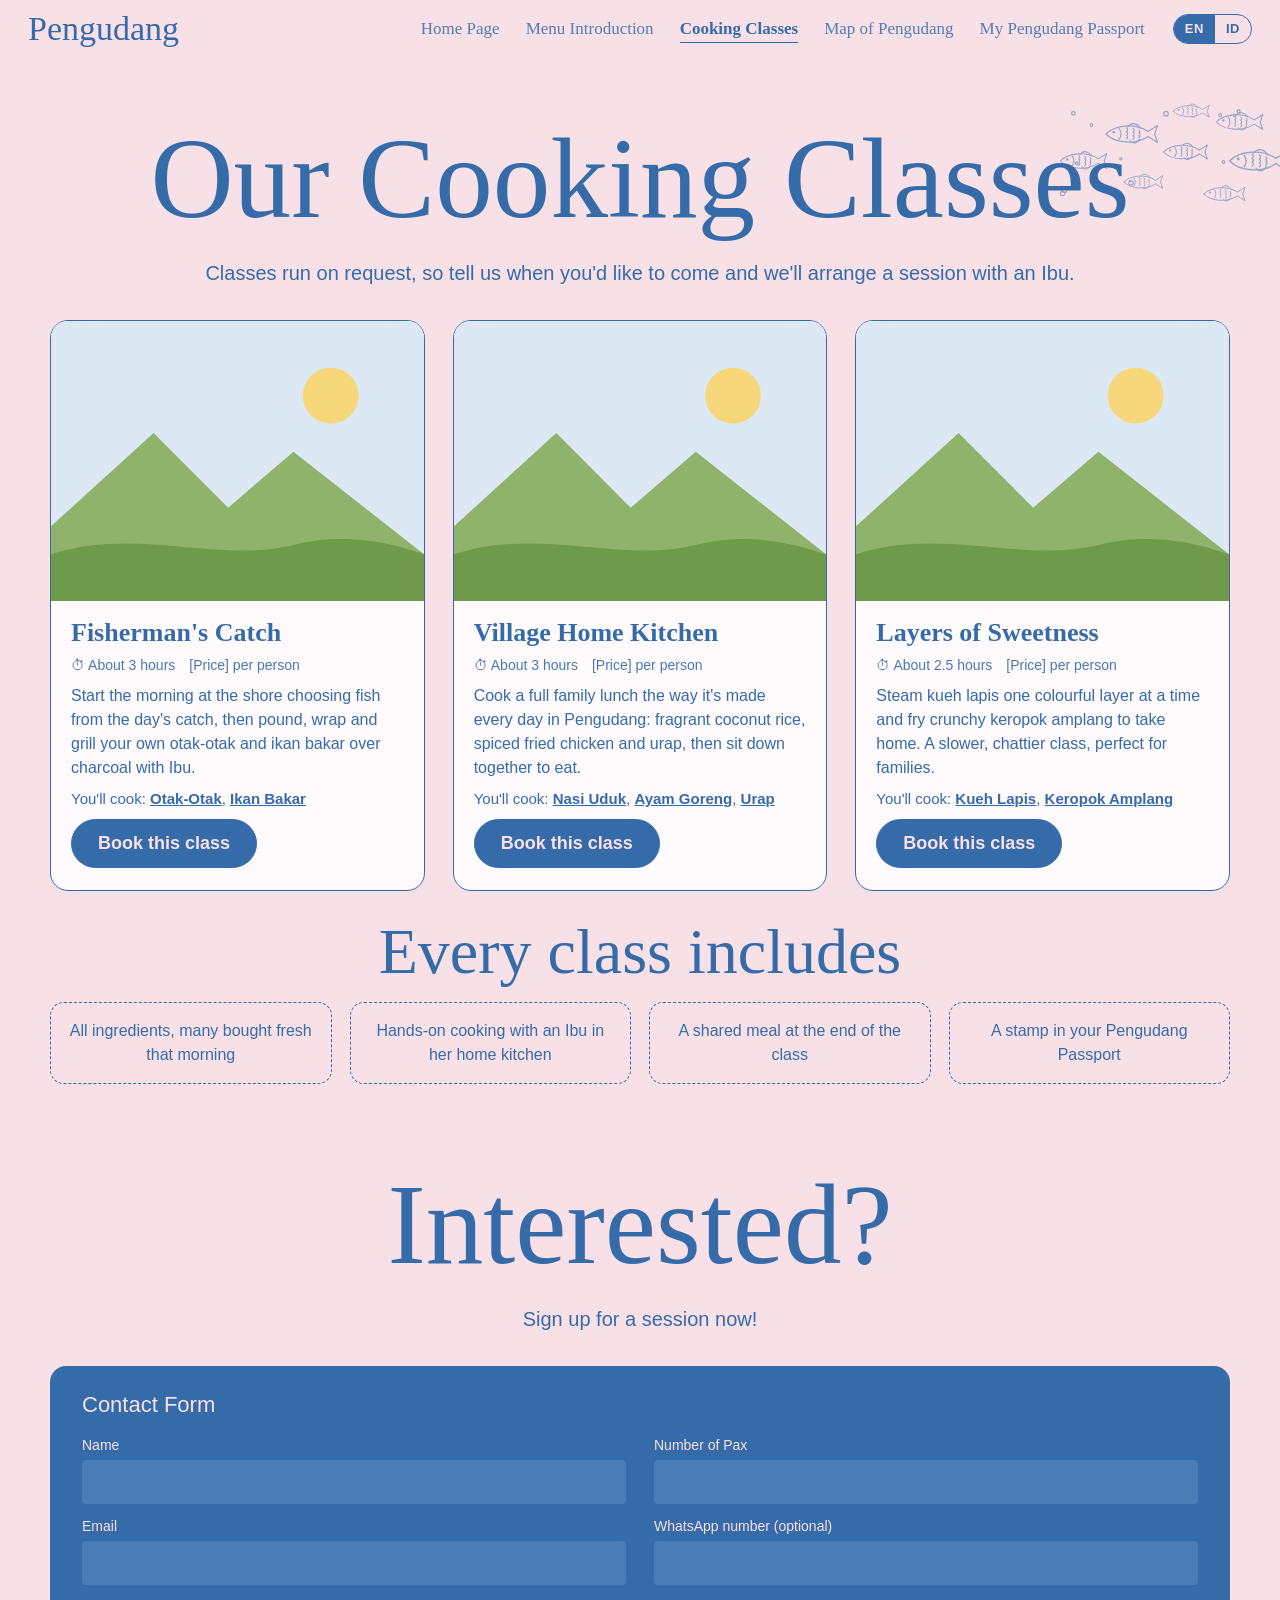
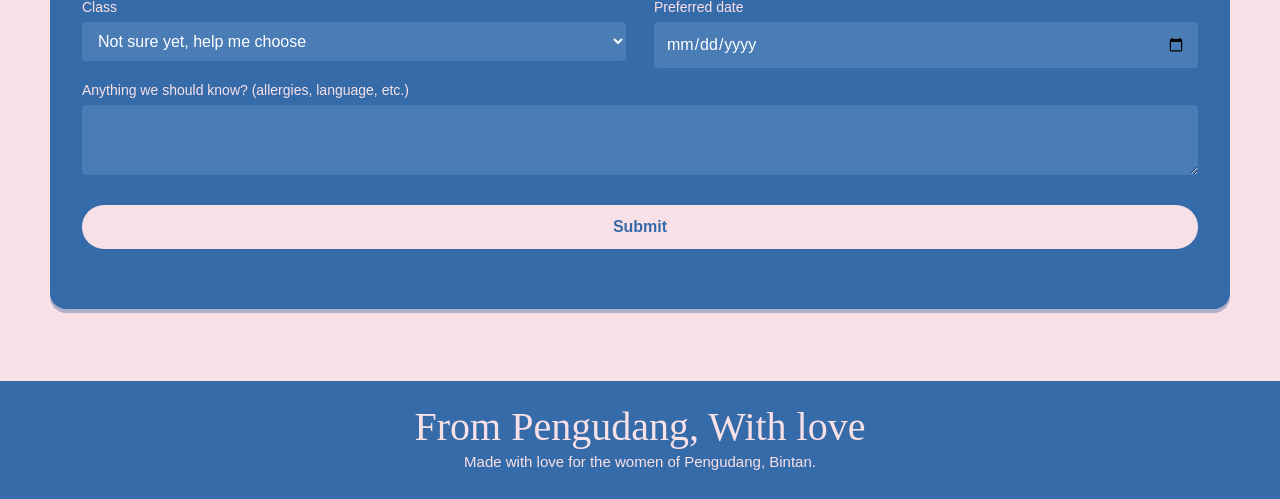
==== classes.html @ 077ce066 "Pengudang cooking class website from Canva design Bilingual (EN/ID) static site: home, menu with dis" ====
<!doctype html>
<html lang="en">
<head>
<meta charset="utf-8">
<meta name="viewport" content="width=device-width, initial-scale=1">
<title>From Pengudang, With love</title>
<meta name="description" content="Cook with the women of Pengudang, a fishing village on Bintan island, Indonesia. Cooking classes, village map and stories behind each dish.">
<link rel="icon" href="images/graphics/favicon.svg" type="image/svg+xml">
<link rel="stylesheet" href="css/fonts.css">
<link rel="stylesheet" href="css/style.css">
</head>
<body data-page="classes" data-title-key="nav.classes">
<header id="nav"></header>
<main>
  <section class="section section--pink">
    <div class="deco deco--fish deco--fish-right" aria-hidden="true"></div>
    <div class="wrap">
      <h1 class="script-title" data-i18n="classes.title">Our Cooking Classes</h1>
      <p class="subtitle" data-i18n="classes.sub"></p>
      <div class="class-grid" id="class-list"></div>
      <h2 class="script-title script-title--md" style="font-size:clamp(46px,5vw,70px)" data-i18n="classes.includes">Every class includes</h2>
      <ul class="includes">
        <li data-i18n="classes.inc1"></li><li data-i18n="classes.inc2"></li>
        <li data-i18n="classes.inc3"></li><li data-i18n="classes.inc4"></li>
      </ul>
    </div>
  </section>
  <section class="section section--pink" id="book" style="padding-top:20px">
    <div class="wrap">
      <h2 class="script-title" data-i18n="home.interested">Interested?</h2>
      <p class="subtitle" data-i18n="home.signup">Sign up for a session now!</p>
      <div data-booking></div>
    </div>
  </section>
</main>
<footer id="footer"></footer>
<script src="js/i18n.js"></script>
<script src="js/data.js"></script>
<script src="js/main.js"></script>
</body>
</html>
---- css/fonts.css ----
/* Self-hosted Google Fonts (via Fontsource, SIL Open Font License) */
@font-face { font-family: "Allison"; src: url(../fonts/allison-latin-400-normal.woff2) format("woff2"); font-weight: 400; font-display: swap; }
@font-face { font-family: "Arimo"; src: url(../fonts/arimo-latin-400-normal.woff2) format("woff2"); font-weight: 400; font-display: swap; }
@font-face { font-family: "Arimo"; src: url(../fonts/arimo-latin-600-normal.woff2) format("woff2"); font-weight: 600; font-display: swap; }
@font-face { font-family: "Arimo"; src: url(../fonts/arimo-latin-700-normal.woff2) format("woff2"); font-weight: 700; font-display: swap; }
@font-face { font-family: "Cormorant Garamond"; src: url(../fonts/cormorant-garamond-latin-500-normal.woff2) format("woff2"); font-weight: 500; font-display: swap; }
@font-face { font-family: "Cormorant Garamond"; src: url(../fonts/cormorant-garamond-latin-600-normal.woff2) format("woff2"); font-weight: 600; font-display: swap; }
@font-face { font-family: "Cormorant Garamond"; src: url(../fonts/cormorant-garamond-latin-700-normal.woff2) format("woff2"); font-weight: 700; font-display: swap; }
---- css/style.css ----
/* From Pengudang, With love — styles matched to the Canva design */
:root {
  --blue: #366baa;
  --blue-dark: #2b5a93;
  --pink: #f8e1e6;
  --pink-deep: #f1c9d2;
  --white: #fffafb;
  --script: "Allison", "Sacramento", cursive;
  --serif: "Cormorant Garamond", "Libre Caslon Text", Georgia, serif;
  --sans: "Arimo", "Open Sans", Arial, sans-serif;
  --maxw: 1180px;
}

* { box-sizing: border-box; }
html { scroll-behavior: smooth; }
body {
  margin: 0;
  background: var(--pink);
  color: var(--blue);
  font-family: var(--sans);
  font-size: 18px;
  line-height: 1.5;
  -webkit-font-smoothing: antialiased;
}
img { max-width: 100%; display: block; }
a { color: inherit; }
button { font: inherit; }

/* ---------- Sections ---------- */
.section { position: relative; padding: 72px 24px; overflow: hidden; }
.section--blue { background: var(--blue); color: var(--pink); }
.section--pink { background: var(--pink); color: var(--blue); }
.wrap { max-width: var(--maxw); margin: 0 auto; position: relative; z-index: 1; }

.script-title {
  font-family: var(--script);
  font-weight: 400;
  line-height: .85;
  text-align: center;
  margin: 0 0 .35em;
  font-size: clamp(64px, 9vw, 120px);
}
.script-title--md { font-size: clamp(56px, 7vw, 96px); }
.subtitle { text-align: center; margin: -10px 0 32px; font-size: 20px; }
.subtitle a { font-weight: 700; }

/* ---------- Navigation ---------- */
.nav {
  position: sticky; top: 0; z-index: 50;
  display: flex; align-items: center; justify-content: flex-end; gap: 28px;
  padding: 12px 28px;
  background: rgba(248, 225, 230, .94);
  backdrop-filter: blur(6px);
  font-family: var(--serif);
  font-size: 17px;
}
.nav--blue { background: rgba(54, 107, 170, .96); color: var(--pink); }
.nav__brand { margin-right: auto; font-family: var(--script); font-size: 34px; line-height: 1; text-decoration: none; }
.nav__links { display: flex; gap: 26px; list-style: none; margin: 0; padding: 0; }
.nav__links a { text-decoration: none; opacity: .85; padding: 4px 0; border-bottom: 1.5px solid transparent; }
.nav__links a:hover { opacity: 1; }
.nav__links a[aria-current="page"] { opacity: 1; font-weight: 700; border-bottom-color: currentColor; }
.lang { display: inline-flex; border: 1.5px solid currentColor; border-radius: 99px; overflow: hidden; font-family: var(--sans); font-size: 13px; }
.lang button { background: none; border: 0; color: inherit; padding: 4px 11px; cursor: pointer; font-weight: 700; letter-spacing: .04em; }
.lang button[aria-pressed="true"] { background: var(--blue); color: var(--pink); }
.nav--blue .lang button[aria-pressed="true"] { background: var(--pink); color: var(--blue); }
.nav__toggle { display: none; background: none; border: 0; color: inherit; cursor: pointer; padding: 4px; }

/* ---------- Hero ---------- */
.hero { min-height: 600px; display: grid; place-items: center; padding-top: 30px; padding-bottom: 150px; }
.hero__title {
  font-family: var(--script);
  font-size: clamp(96px, 15vw, 210px);
  line-height: .72;
  text-align: center;
  font-weight: 400;
  transform: rotate(-5.3deg);
  margin: 0;
}
.deco {
  position: absolute; pointer-events: none;
  -webkit-mask-repeat: no-repeat; mask-repeat: no-repeat;
  -webkit-mask-size: contain; mask-size: contain;
  -webkit-mask-position: left bottom; mask-position: left bottom;
}
.deco--fish { left: 0; bottom: 30px; width: min(400px, 60vw); aspect-ratio: 2/1; background: var(--blue);
  -webkit-mask-image: url(../images/graphics/fish.svg); mask-image: url(../images/graphics/fish.svg); }
.deco--fish-right { left: auto; right: 0; top: 40px; bottom: auto; transform: scaleX(-1); opacity: .5; width: min(240px, 40vw); }
.deco--village { left: 0; bottom: 0; width: min(760px, 95vw); aspect-ratio: 4/1; background: var(--pink);
  -webkit-mask-image: url(../images/graphics/village.svg); mask-image: url(../images/graphics/village.svg); }

/* ---------- Welcome ---------- */
.welcome { padding-bottom: 210px; }
.welcome p { text-align: justify; font-size: 19.5px; line-height: 1.45; max-width: 1120px; margin: 0 auto; }
.btn {
  display: inline-block; text-decoration: none; cursor: pointer;
  border: 1.5px solid currentColor; border-radius: 99px;
  padding: 10px 26px; font-weight: 700; background: transparent; color: inherit;
  transition: background .15s, color .15s;
}
.btn--solid { background: var(--blue); color: var(--pink); border-color: var(--blue); }
.btn--solid:hover { background: var(--blue-dark); }
.section--blue .btn--solid { background: var(--pink); color: var(--blue); border-color: var(--pink); }
.btn:hover { background: var(--blue); color: var(--pink); }
.section--blue .btn:hover { background: var(--pink); color: var(--blue); }
.center { text-align: center; }

/* ---------- Class cards ---------- */
.class-grid { display: grid; grid-template-columns: repeat(3, 1fr); gap: 28px; margin: 10px 0 34px; }
.class-card {
  background: var(--white); border: 1.5px solid var(--blue); border-radius: 18px; overflow: hidden;
  display: flex; flex-direction: column;
}
.class-card__img { aspect-ratio: 4/3; object-fit: cover; width: 100%; background: #dce9f5; }
.class-card__body { padding: 18px 20px 22px; display: flex; flex-direction: column; gap: 8px; flex: 1; }
.class-card h3 { font-family: var(--serif); font-size: 26px; margin: 0; line-height: 1.1; }
.class-card .meta { font-size: 14px; display: flex; gap: 14px; flex-wrap: wrap; opacity: .9; }
.class-card p { margin: 0; font-size: 16px; }
.class-card .dishes { font-size: 15px; }
.class-card .dishes a { font-weight: 700; }
.class-card .btn { margin-top: auto; align-self: flex-start; }
.includes { display: grid; grid-template-columns: repeat(4, 1fr); gap: 18px; list-style: none; padding: 0; margin: 0; }
.includes li { border: 1.5px dashed var(--blue); border-radius: 14px; padding: 16px; font-size: 16px; text-align: center; }

/* ---------- Ibus ---------- */
.ibu { display: grid; grid-template-columns: 200px 1fr; gap: 26px; align-items: start; max-width: 1040px; margin: 0 auto 34px; }
.polaroid { background: #fff; padding: 9px 9px 34px; box-shadow: 0 3px 10px rgba(54,107,170,.18); }
.polaroid img { aspect-ratio: 1/1; object-fit: cover; width: 100%; }
.ibu h3 { margin: 6px 0 10px; font-size: 25px; font-weight: 700; }
.ibu p { margin: 0; font-size: 18.5px; line-height: 1.4; }

/* ---------- Reviews ---------- */
.review { display: grid; grid-template-columns: 1fr 1.25fr; gap: 56px; align-items: center; }
.review__img { width: 100%; aspect-ratio: 4/3; object-fit: cover; }
.review__body { text-align: center; }
.stars { display: flex; justify-content: center; gap: 2px; margin-bottom: 16px; }
.stars svg { width: 50px; height: 48px; fill: var(--pink); }
.review blockquote { margin: 0; font-size: 25px; line-height: 1.4; }
.review cite { display: block; text-align: right; font-style: normal; font-size: 25px; margin-top: 28px; padding-right: 8%; }
.carousel__dots { display: flex; justify-content: center; gap: 10px; margin-top: 30px; }
.carousel__dots button { width: 12px; height: 12px; border-radius: 50%; border: 1.5px solid var(--pink); background: none; cursor: pointer; padding: 0; }
.carousel__dots button[aria-pressed="true"] { background: var(--pink); }

/* ---------- Form ---------- */
.form-card {
  background: var(--blue); color: var(--pink);
  border-radius: 16px; padding: 22px 32px 30px; max-width: 1210px; margin: 0 auto;
  box-shadow: 0 4px 0 rgba(43,90,147,.35);
}
.form-card h3 { margin: 0 0 14px; font-size: 22px; font-weight: 400; }
.form-grid { display: grid; grid-template-columns: 1fr 1fr; gap: 0 28px; }
.form-grid .full { grid-column: 1 / -1; }
.field { display: block; margin-bottom: 12px; }
.field span { display: block; font-size: 14px; margin-bottom: 4px; }
.field input, .field select, .field textarea {
  width: 100%; border: 0; border-radius: 4px; padding: 10px 12px;
  background: #4a7cb6; color: #fff; font: inherit; font-size: 16px;
}
.field input::placeholder, .field textarea::placeholder { color: rgba(255,255,255,.6); }
.field input:focus, .field select:focus, .field textarea:focus { outline: 2px solid var(--pink); }
.field select option { color: #222; }
.field textarea { min-height: 70px; resize: vertical; }
.submit {
  display: block; width: 100%; margin-top: 10px; border: 0; border-radius: 99px;
  background: var(--pink); color: var(--blue); padding: 10px; font-weight: 700; cursor: pointer; font-size: 16px;
}
.submit:hover { background: #fff; }
.form-msg { margin: 14px 0 0; text-align: center; font-size: 16px; min-height: 1em; }

/* ---------- Menu ---------- */
.menu-cat { margin-bottom: 28px; }
.menu-cat h2 {
  font-family: var(--serif); font-weight: 500; font-size: 30px; margin: 0 0 12px;
  text-decoration: underline; text-underline-offset: 5px; text-decoration-thickness: 1.5px;
}
.dish-grid { display: grid; grid-template-columns: repeat(2, 1fr); gap: 26px 40px; max-width: 900px; margin: 0 auto; }
.dish-grid--single { grid-template-columns: 1fr; }
.dish { text-align: center; text-decoration: none; display: block; }
.dish img {
  width: min(250px, 100%); aspect-ratio: 1/1; object-fit: cover; margin: 0 auto 10px;
  border-radius: 50%; transition: transform .2s;
}
.dish:hover img { transform: scale(1.04) rotate(-2deg); }
.dish span { font-size: 17px; text-decoration: underline; text-underline-offset: 3px; }

.dish-detail { display: none; }
.dish-detail.is-open { display: block; }
.dish-detail .script-title { text-align: left; margin-bottom: 18px; }
.dish-detail__story { font-size: 20px; margin: 0 0 26px; }
.dish-detail__row { display: grid; grid-template-columns: 380px 1fr; gap: 40px; align-items: center; }
.dish-detail__row img { border-radius: 50%; aspect-ratio: 1/1; object-fit: cover; width: 100%; }
.dish-detail__row p { font-size: 18px; margin: 0; }
.dish-detail__actions { display: flex; justify-content: flex-end; gap: 14px; margin-top: 24px; flex-wrap: wrap; }

/* ---------- Map ---------- */
.map-box { position: relative; max-width: 620px; margin: 0 auto; }
.map-box img { width: 100%; }
.marker {
  position: absolute; transform: translate(-50%, -100%);
  width: 38px; height: 50px; background: none; border: 0; padding: 0; cursor: pointer;
  transition: transform .15s;
}
.marker:hover, .marker:focus-visible { transform: translate(-50%, -108%) scale(1.12); }
.marker svg { width: 100%; height: 100%; filter: drop-shadow(0 2px 2px rgba(0,0,0,.35)); }
.marker.is-stamped svg .pin { fill: #c2185b; }
.marker__label {
  position: absolute; left: 50%; top: -6px; transform: translate(-50%, -100%);
  background: var(--pink); color: var(--blue); font-size: 13px; font-weight: 700;
  padding: 3px 8px; border-radius: 6px; white-space: nowrap; opacity: 0; transition: opacity .15s; pointer-events: none;
}
.marker:hover .marker__label, .marker:focus-visible .marker__label { opacity: 1; }
.map-link { display: block; text-align: center; margin-top: 18px; font-size: 15px; }

.landmark { margin-bottom: 44px; scroll-margin-top: 80px; }
.landmark h3 { font-family: var(--serif); font-weight: 500; font-size: 30px; margin: 0 0 14px; }
.landmark__row { display: grid; grid-template-columns: 380px 1fr; gap: 34px; align-items: start; }
.landmark__row img { width: 100%; aspect-ratio: 4/3; object-fit: cover; }
.landmark__row p { margin: 0 0 14px; font-size: 18px; }
.landmark.is-flash { animation: flash 1.2s ease; }
@keyframes flash { 0%, 100% { background: transparent; } 30% { background: rgba(54,107,170,.08); } }

.guest-grid { display: grid; grid-template-columns: repeat(3, 1fr); gap: 22px; align-items: stretch; }
.guest-grid img { width: 100%; aspect-ratio: 4/3; object-fit: cover; }
.add-box {
  border: 2px dashed var(--blue); display: flex; flex-direction: column; align-items: center; justify-content: center;
  text-align: center; padding: 20px; font-weight: 700; font-size: 18px; cursor: pointer; background: none; color: var(--blue);
  min-height: 200px; gap: 12px;
}
.add-box:hover { background: rgba(54,107,170,.06); }
.add-box .plus { width: 36px; height: 36px; border: 2px solid var(--blue); display: grid; place-items: center; font-size: 22px; line-height: 1; }

/* ---------- Passport ---------- */
.passport-page .script-title { font-size: clamp(56px, 6vw, 80px); margin-top: 10px; }
.passport {
  display: grid; grid-template-columns: 1fr 1fr; max-width: 980px; margin: 0 auto;
  border: 2px solid #1d2a3d; border-radius: 14px; overflow: hidden;
  background: #efe9de; box-shadow: 0 10px 30px rgba(54,107,170,.25);
  min-height: 520px;
}
.passport__left, .passport__right { padding: 28px; position: relative; }
.passport__left { background: linear-gradient(90deg, #ece6da 85%, #ddd5c6); }
.passport__right { background: linear-gradient(90deg, #d9d1c1, #f2ede3 12%); }
.passport__right::before {
  content: ""; position: absolute; inset: 40px; opacity: .05; pointer-events: none;
  background: url(../images/graphics/globe.svg) center/contain no-repeat;
}
.passport label.name { display: block; font-size: 12px; text-transform: uppercase; letter-spacing: .1em; color: #5b5b5b; }
.passport input.name {
  width: 100%; border: 0; border-bottom: 1.5px solid #9a917f; background: transparent; padding: 6px 0;
  font-family: var(--script); font-size: 44px; color: var(--blue); line-height: 1;
}
.passport input.name:focus { outline: none; border-bottom-color: var(--blue); }
.photos { position: relative; margin-top: 18px; min-height: 330px; }
.photo-frame {
  position: absolute; width: 58%; padding: 8px; background: #fff;
  border: 3px solid transparent;
  border-image: repeating-linear-gradient(45deg, #c62828 0 10px, #fff 10px 20px, #1565c0 20px 30px, #fff 30px 40px) 6;
  box-shadow: 0 4px 10px rgba(0,0,0,.25);
}
.photo-frame img { aspect-ratio: 4/3; object-fit: cover; width: 100%; }
.photo-frame:nth-child(1) { left: 2%; top: 0; transform: rotate(-6deg); }
.photo-frame:nth-child(2) { left: 30%; top: 140px; transform: rotate(5deg); }
.photo-frame:nth-child(3) { left: 8%; top: 220px; transform: rotate(-2deg); }
.photo-frame .remove { position: absolute; top: -10px; right: -10px; width: 24px; height: 24px; border-radius: 50%; border: 0; background: var(--blue); color: #fff; cursor: pointer; font-size: 14px; line-height: 1; }
.photos .add-box { position: absolute; left: 12%; top: 40px; width: 70%; min-height: 200px; font-size: 16px; }

.stamps-title { font-family: var(--serif); font-size: 24px; margin: 0 0 4px; position: relative; }
.progress { font-size: 14px; margin: 0 0 16px; color: #4c5b70; position: relative; }
.stamp-grid { display: grid; grid-template-columns: repeat(3, 1fr); gap: 14px; position: relative; }
.stamp {
  aspect-ratio: 1/1; border-radius: 50%; display: grid; place-items: center; text-align: center;
  font-size: 11px; font-weight: 700; padding: 10px; line-height: 1.2;
  border: 2px dashed #b8ae9b; color: #a39a88; text-transform: uppercase; letter-spacing: .04em;
}
.stamp.is-on {
  border: 3px double var(--c, var(--blue)); color: var(--c, var(--blue));
  transform: rotate(var(--r, -8deg)); background: rgba(255,255,255,.25);
  animation: thump .35s ease-out;
}
.stamp.is-on small { display: block; font-weight: 400; font-size: 10px; margin-top: 3px; }
@keyframes thump { 0% { transform: scale(1.6) rotate(var(--r)); opacity: 0; } 100% { transform: scale(1) rotate(var(--r)); opacity: 1; } }
.passport-actions { display: flex; flex-direction: column; align-items: center; gap: 10px; margin-top: 18px; }
.passport-actions a, .linklike { color: var(--blue); text-decoration: underline; background: none; border: 0; cursor: pointer; font-size: 17px; padding: 0; }
.passport-how { max-width: 760px; margin: 26px auto 0; text-align: center; font-size: 16px; }
.passport-how a { font-weight: 700; }
.cook-btn { position: relative; margin-top: 16px; font-size: 14px; padding: 7px 16px; }

/* ---------- Modal ---------- */
.modal { border: 0; padding: 0; border-radius: 16px; max-width: min(680px, 92vw); color: var(--blue); background: var(--pink); }
.modal::backdrop { background: rgba(29, 42, 61, .55); }
.modal__inner { padding: 26px; }
.modal img { width: 100%; aspect-ratio: 16/9; object-fit: cover; border-radius: 10px; margin-bottom: 14px; }
.modal h3 { font-family: var(--serif); font-size: 30px; margin: 0 0 8px; }
.modal p { margin: 0 0 12px; font-size: 16.5px; }
.modal__close { position: absolute; top: 10px; right: 12px; border: 0; background: var(--blue); color: var(--pink); width: 32px; height: 32px; border-radius: 50%; cursor: pointer; font-size: 18px; }
.modal__actions { display: flex; gap: 12px; flex-wrap: wrap; }

/* ---------- Footer ---------- */
.footer { background: var(--blue); color: var(--pink); text-align: center; padding: 26px 20px; font-size: 15px; }
.footer .script { font-family: var(--script); font-size: 40px; line-height: 1; display: block; margin-bottom: 4px; }

.visually-hidden { position: absolute; width: 1px; height: 1px; overflow: hidden; clip: rect(0 0 0 0); }

/* ---------- Responsive ---------- */
@media (max-width: 1000px) {
  .class-grid { grid-template-columns: 1fr 1fr; }
  .includes { grid-template-columns: 1fr 1fr; }
}
@media (max-width: 860px) {
  .nav { justify-content: space-between; gap: 12px; padding: 10px 16px; }
  .nav__toggle { display: block; order: 3; }
  .nav__links {
    display: none; position: absolute; top: 100%; left: 0; right: 0; flex-direction: column; gap: 0;
    background: inherit; padding: 6px 16px 14px; box-shadow: 0 8px 14px rgba(0,0,0,.08);
  }
  .nav.is-open .nav__links { display: flex; }
  .nav__links a { display: block; padding: 10px 0; }
  .nav__brand { font-size: 30px; }
  .lang { margin-left: auto; }
  .section { padding: 56px 16px; }
  .hero { min-height: 440px; padding-bottom: 120px; }
  .welcome { padding-bottom: 130px; }
  .welcome p { text-align: left; font-size: 17px; }
  .ibu { grid-template-columns: 1fr; justify-items: center; text-align: center; }
  .ibu .polaroid { width: 200px; }
  .review { grid-template-columns: 1fr; gap: 26px; }
  .review blockquote, .review cite { font-size: 20px; }
  .review cite { text-align: center; padding: 0; }
  .form-card { padding: 20px; }
  .form-grid { grid-template-columns: 1fr; }
  .dish-detail__row, .landmark__row { grid-template-columns: 1fr; }
  .dish-detail__row img { max-width: 300px; margin: 0 auto; }
  .guest-grid { grid-template-columns: 1fr 1fr; }
  .passport { grid-template-columns: 1fr; }
  .passport__right::before { inset: 20px; }
}
@media (max-width: 560px) {
  body { font-size: 16px; }
  .class-grid, .includes { grid-template-columns: 1fr; }
  .dish-grid { grid-template-columns: 1fr 1fr; gap: 20px; }
  .guest-grid { grid-template-columns: 1fr; }
  .stars svg { width: 36px; height: 34px; }
  .photos { min-height: 300px; }
}
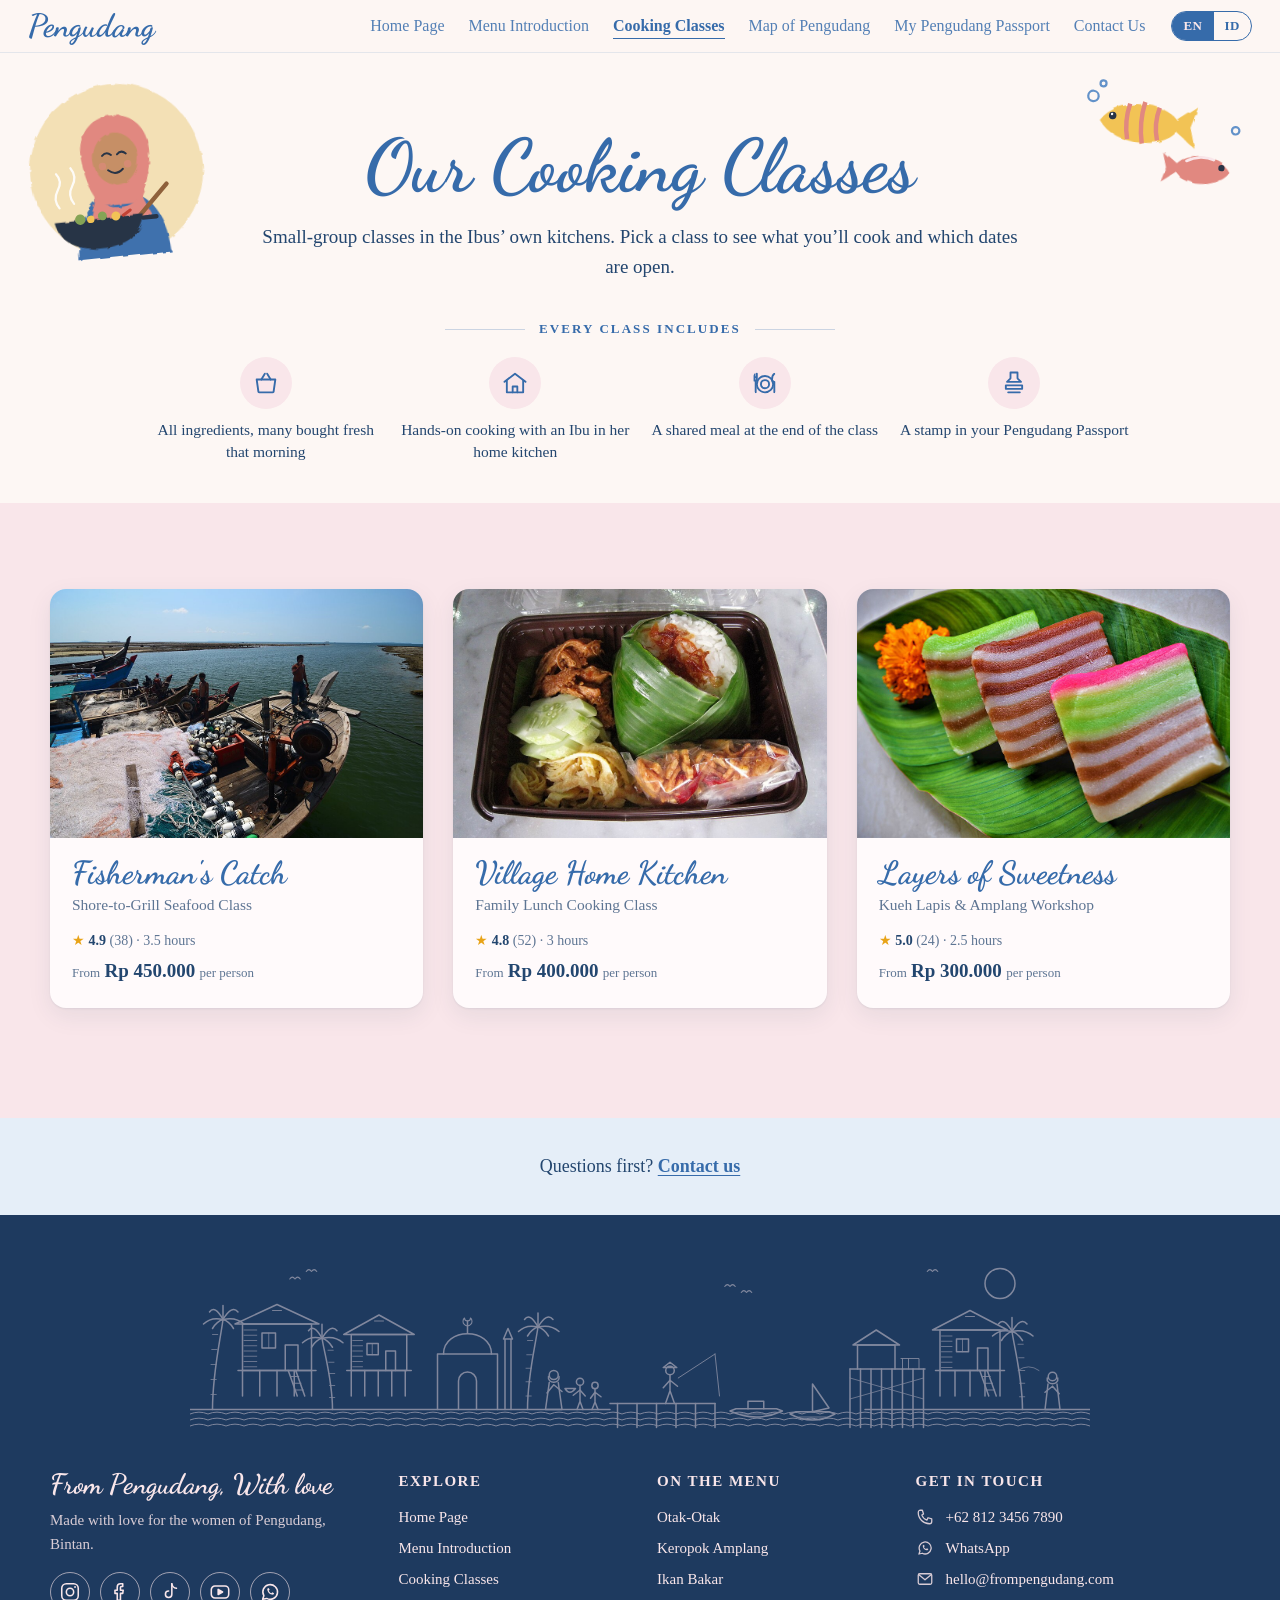
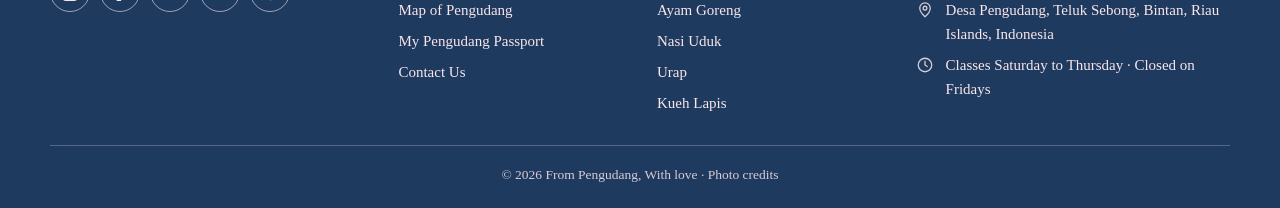
==== commit 4c60448a: "Redesign: real photos, line art, class pages with booking, contact page - New fonts (Dancing Script " ====
--- a/classes.html
+++ b/classes.html
@@ -12,24 +12,29 @@
 <body data-page="classes" data-title-key="nav.classes">
 <header id="nav"></header>
 <main>
-  <section class="section section--pink">
-    <div class="deco deco--fish deco--fish-right" aria-hidden="true"></div>
+  <section class="section section--cream page-head">
+    <img class="illus illus--tl" src="images/graphics/ibu-1.svg" alt="" aria-hidden="true">
+    <img class="illus illus--tr" src="images/graphics/fishes.svg" alt="" aria-hidden="true">
     <div class="wrap">
       <h1 class="script-title" data-i18n="classes.title">Our Cooking Classes</h1>
       <p class="subtitle" data-i18n="classes.sub"></p>
-      <div class="class-grid" id="class-list"></div>
-      <h2 class="script-title script-title--md" style="font-size:clamp(46px,5vw,70px)" data-i18n="classes.includes">Every class includes</h2>
+      <p class="eyebrow eyebrow--center" data-i18n="classes.includes">Every class includes</p>
       <ul class="includes">
-        <li data-i18n="classes.inc1"></li><li data-i18n="classes.inc2"></li>
-        <li data-i18n="classes.inc3"></li><li data-i18n="classes.inc4"></li>
+        <li><svg viewBox="0 0 24 24" aria-hidden="true"><path d="M4 9h16l-1.5 10.5a1 1 0 0 1-1 .5h-11a1 1 0 0 1-1-.5z"/><path d="M8 9l3-5M16 9l-3-5"/></svg><span data-i18n="classes.inc1"></span></li>
+        <li><svg viewBox="0 0 24 24" aria-hidden="true"><path d="M3 11l9-7 9 7"/><path d="M5 10v10h14V10"/><path d="M10 20v-5h4v5"/></svg><span data-i18n="classes.inc2"></span></li>
+        <li><svg viewBox="0 0 24 24" aria-hidden="true"><circle cx="12" cy="13" r="7"/><circle cx="12" cy="13" r="3.5"/><path d="M3 4v6M5 4v6M3 7h2M4 10v10M20 4c-1.5 1-2 3-2 5s1 2 2 2v9"/></svg><span data-i18n="classes.inc3"></span></li>
+        <li><svg viewBox="0 0 24 24" aria-hidden="true"><path d="M9 3h6v5l3 3H6l3-3z"/><path d="M5 14h14v3H5zM7 20h10"/></svg><span data-i18n="classes.inc4"></span></li>
       </ul>
     </div>
   </section>
-  <section class="section section--pink" id="book" style="padding-top:20px">
+  <section class="section section--pink">
     <div class="wrap">
-      <h2 class="script-title" data-i18n="home.interested">Interested?</h2>
-      <p class="subtitle" data-i18n="home.signup">Sign up for a session now!</p>
-      <div data-booking></div>
+      <div class="class-grid" id="class-list"></div>
+    </div>
+  </section>
+  <section class="section section--sky cta cta--slim">
+    <div class="wrap">
+      <p class="center cta__q"><span data-i18n="home.ctaQ">Questions first?</span> <a href="contact.html" data-i18n="home.ctaContact">Contact us</a></p>
     </div>
   </section>
 </main>
--- a/css/fonts.css
+++ b/css/fonts.css
@@ -1,8 +1,6 @@
-/* Self-hosted Google Fonts (via Fontsource, SIL Open Font License) */
-@font-face { font-family: "Allison"; src: url(../fonts/allison-latin-400-normal.woff2) format("woff2"); font-weight: 400; font-display: swap; }
-@font-face { font-family: "Arimo"; src: url(../fonts/arimo-latin-400-normal.woff2) format("woff2"); font-weight: 400; font-display: swap; }
-@font-face { font-family: "Arimo"; src: url(../fonts/arimo-latin-600-normal.woff2) format("woff2"); font-weight: 600; font-display: swap; }
-@font-face { font-family: "Arimo"; src: url(../fonts/arimo-latin-700-normal.woff2) format("woff2"); font-weight: 700; font-display: swap; }
-@font-face { font-family: "Cormorant Garamond"; src: url(../fonts/cormorant-garamond-latin-500-normal.woff2) format("woff2"); font-weight: 500; font-display: swap; }
-@font-face { font-family: "Cormorant Garamond"; src: url(../fonts/cormorant-garamond-latin-600-normal.woff2) format("woff2"); font-weight: 600; font-display: swap; }
-@font-face { font-family: "Cormorant Garamond"; src: url(../fonts/cormorant-garamond-latin-700-normal.woff2) format("woff2"); font-weight: 700; font-display: swap; }
+/* Self-hosted Google Fonts (via Fontsource, SIL Open Font License)
+   Dancing Script: headings. A flowing script that stays easy to read.
+   Lora: body text and sub-headings. A warm, bookish serif. */
+@font-face { font-family: "Dancing Script"; src: url(../fonts/dancing-script-latin-wght-normal.woff2) format("woff2"); font-weight: 400 700; font-display: swap; }
+@font-face { font-family: "Lora"; src: url(../fonts/lora-latin-wght-normal.woff2) format("woff2"); font-weight: 400 700; font-style: normal; font-display: swap; }
+@font-face { font-family: "Lora"; src: url(../fonts/lora-latin-wght-italic.woff2) format("woff2"); font-weight: 400 700; font-style: italic; font-display: swap; }
--- a/css/style.css
+++ b/css/style.css
@@ -1,13 +1,22 @@
-/* From Pengudang, With love — styles matched to the Canva design */
+/* From Pengudang, With love — site styles */
 :root {
   --blue: #366baa;
   --blue-dark: #2b5a93;
-  --pink: #f8e1e6;
+  --ink: #23466f;
+  --navy: #1e3a5f;
+  --pink: #f9e6ea;
   --pink-deep: #f1c9d2;
+  /* section shades: cream (lightest) → pink → rose, and sky → blue → navy */
+  --cream: #fdf7f4;
+  --rose: #f3d5dc;
+  --sky: #e5eef8;
   --white: #fffafb;
-  --script: "Allison", "Sacramento", cursive;
-  --serif: "Cormorant Garamond", "Libre Caslon Text", Georgia, serif;
-  --sans: "Arimo", "Open Sans", Arial, sans-serif;
+  --coral: #e0837a;
+  --sand: #f3dfb2;
+  --green: #4f8a3c;
+  --muted: #5e7593;
+  --script: "Dancing Script", "Brush Script MT", cursive;
+  --serif: "Lora", Georgia, "Times New Roman", serif;
   --maxw: 1180px;
 }
 
@@ -16,86 +25,105 @@
 body {
   margin: 0;
   background: var(--pink);
-  color: var(--blue);
-  font-family: var(--sans);
-  font-size: 18px;
-  line-height: 1.5;
+  color: var(--ink);
+  font-family: var(--serif);
+  font-size: 17px;
+  line-height: 1.6;
   -webkit-font-smoothing: antialiased;
 }
 img { max-width: 100%; display: block; }
-a { color: inherit; }
+a { color: inherit; text-underline-offset: 3px; }
 button { font: inherit; }
+.muted { color: var(--muted); }
+.section--blue .muted { color: rgba(249, 230, 234, .8); }
+.center { text-align: center; }
 
 /* ---------- Sections ---------- */
-.section { position: relative; padding: 72px 24px; overflow: hidden; }
+.section { position: relative; padding: 76px 24px; overflow: hidden; }
 .section--blue { background: var(--blue); color: var(--pink); }
-.section--pink { background: var(--pink); color: var(--blue); }
+.section--pink { background: var(--pink); color: var(--ink); }
+.section--cream { background: var(--cream); color: var(--ink); }
+.section--rose { background: var(--rose); color: var(--ink); }
+.section--sky { background: var(--sky); color: var(--ink); }
+.section--navy { background: var(--navy); color: var(--pink); }
+.section--navy .script-title { color: var(--pink); }
+.section--navy .btn--solid { background: var(--pink); color: var(--navy); border-color: var(--pink); }
 .wrap { max-width: var(--maxw); margin: 0 auto; position: relative; z-index: 1; }
+.wrap.narrow { max-width: 820px; }
 
 .script-title {
   font-family: var(--script);
-  font-weight: 400;
-  line-height: .85;
+  font-weight: 700;
+  line-height: 1.05;
   text-align: center;
-  margin: 0 0 .35em;
-  font-size: clamp(64px, 9vw, 120px);
-}
-.script-title--md { font-size: clamp(56px, 7vw, 96px); }
-.subtitle { text-align: center; margin: -10px 0 32px; font-size: 20px; }
-.subtitle a { font-weight: 700; }
+  margin: 0 0 .3em;
+  font-size: clamp(44px, 6vw, 74px);
+  color: var(--blue);
+}
+.section--blue .script-title { color: var(--pink); }
+.script-title--md { font-size: clamp(40px, 5vw, 62px); }
+.script-title--sm { font-size: clamp(34px, 4vw, 48px); margin-top: 56px; }
+.subtitle { text-align: center; margin: -6px auto 36px; font-size: 19px; max-width: 760px; }
+.sub-title { font-family: var(--serif); font-weight: 600; font-size: 26px; margin: 10px 0 16px; color: var(--blue); }
+
+/* ---------- Drawings ----------
+   .band = wide line art (an <img>, colour baked into the SVG).
+   .illus = coloured spot illustrations in the corners of sections. */
+.band { display: block; width: 100%; max-width: 1200px; height: auto; margin: 0 auto; pointer-events: none; }
+.welcome .band { margin-top: 10px; }
+.band-only { padding-top: 10px; padding-bottom: 10px; }
+
+.illus { position: absolute; z-index: 0; pointer-events: none; width: clamp(110px, 14vw, 190px); height: auto; opacity: .95; }
+.illus--tl { top: 28px; left: 2%; transform: rotate(-6deg); }
+.illus--tr { top: 28px; right: 2%; transform: rotate(5deg); }
+.illus--bl { bottom: 26px; left: 2%; transform: rotate(-4deg); }
+.illus--br { bottom: 26px; right: 2%; transform: rotate(4deg); }
 
 /* ---------- Navigation ---------- */
 .nav {
   position: sticky; top: 0; z-index: 50;
-  display: flex; align-items: center; justify-content: flex-end; gap: 28px;
-  padding: 12px 28px;
-  background: rgba(248, 225, 230, .94);
+  display: flex; align-items: center; justify-content: flex-end; gap: 26px;
+  padding: 10px 28px;
+  background: rgba(253, 247, 244, .95);
   backdrop-filter: blur(6px);
-  font-family: var(--serif);
-  font-size: 17px;
+  color: var(--blue);
+  font-size: 16px;
+  box-shadow: 0 1px 0 rgba(54, 107, 170, .12);
 }
 .nav--blue { background: rgba(54, 107, 170, .96); color: var(--pink); }
-.nav__brand { margin-right: auto; font-family: var(--script); font-size: 34px; line-height: 1; text-decoration: none; }
-.nav__links { display: flex; gap: 26px; list-style: none; margin: 0; padding: 0; }
+.nav__brand { margin-right: auto; font-family: var(--script); font-weight: 700; font-size: 32px; line-height: 1; text-decoration: none; }
+.nav__links { display: flex; gap: 24px; list-style: none; margin: 0; padding: 0; }
 .nav__links a { text-decoration: none; opacity: .85; padding: 4px 0; border-bottom: 1.5px solid transparent; }
-.nav__links a:hover { opacity: 1; }
-.nav__links a[aria-current="page"] { opacity: 1; font-weight: 700; border-bottom-color: currentColor; }
-.lang { display: inline-flex; border: 1.5px solid currentColor; border-radius: 99px; overflow: hidden; font-family: var(--sans); font-size: 13px; }
+.nav__links a:hover { opacity: 1; border-bottom-color: currentColor; }
+.nav__links a[aria-current="page"] { opacity: 1; font-weight: 600; border-bottom-color: currentColor; }
+.lang { display: inline-flex; border: 1.5px solid currentColor; border-radius: 99px; overflow: hidden; font-size: 13px; }
 .lang button { background: none; border: 0; color: inherit; padding: 4px 11px; cursor: pointer; font-weight: 700; letter-spacing: .04em; }
 .lang button[aria-pressed="true"] { background: var(--blue); color: var(--pink); }
 .nav--blue .lang button[aria-pressed="true"] { background: var(--pink); color: var(--blue); }
 .nav__toggle { display: none; background: none; border: 0; color: inherit; cursor: pointer; padding: 4px; }
 
 /* ---------- Hero ---------- */
-.hero { min-height: 600px; display: grid; place-items: center; padding-top: 30px; padding-bottom: 150px; }
+.hero { padding: 70px 24px 30px; display: flex; flex-direction: column; align-items: center; gap: 30px; }
 .hero__title {
   font-family: var(--script);
-  font-size: clamp(96px, 15vw, 210px);
-  line-height: .72;
+  font-weight: 700;
+  font-size: clamp(64px, 11vw, 150px);
+  line-height: .95;
   text-align: center;
-  font-weight: 400;
-  transform: rotate(-5.3deg);
+  transform: rotate(-4deg);
   margin: 0;
-}
-.deco {
-  position: absolute; pointer-events: none;
-  -webkit-mask-repeat: no-repeat; mask-repeat: no-repeat;
-  -webkit-mask-size: contain; mask-size: contain;
-  -webkit-mask-position: left bottom; mask-position: left bottom;
-}
-.deco--fish { left: 0; bottom: 30px; width: min(400px, 60vw); aspect-ratio: 2/1; background: var(--blue);
-  -webkit-mask-image: url(../images/graphics/fish.svg); mask-image: url(../images/graphics/fish.svg); }
-.deco--fish-right { left: auto; right: 0; top: 40px; bottom: auto; transform: scaleX(-1); opacity: .5; width: min(240px, 40vw); }
-.deco--village { left: 0; bottom: 0; width: min(760px, 95vw); aspect-ratio: 4/1; background: var(--pink);
-  -webkit-mask-image: url(../images/graphics/village.svg); mask-image: url(../images/graphics/village.svg); }
+  color: var(--blue);
+}
 
 /* ---------- Welcome ---------- */
-.welcome { padding-bottom: 210px; }
-.welcome p { text-align: justify; font-size: 19.5px; line-height: 1.45; max-width: 1120px; margin: 0 auto; }
+.welcome { padding-bottom: 0; }
+.welcome p { font-size: 19px; line-height: 1.7; max-width: 900px; margin: 0 auto 40px; text-align: center; }
+
+/* ---------- Buttons & links ---------- */
 .btn {
   display: inline-block; text-decoration: none; cursor: pointer;
   border: 1.5px solid currentColor; border-radius: 99px;
-  padding: 10px 26px; font-weight: 700; background: transparent; color: inherit;
+  padding: 10px 26px; font-weight: 600; background: transparent; color: inherit;
   transition: background .15s, color .15s;
 }
 .btn--solid { background: var(--blue); color: var(--pink); border-color: var(--blue); }
@@ -103,40 +131,64 @@
 .section--blue .btn--solid { background: var(--pink); color: var(--blue); border-color: var(--pink); }
 .btn:hover { background: var(--blue); color: var(--pink); }
 .section--blue .btn:hover { background: var(--pink); color: var(--blue); }
-.center { text-align: center; }
+.text-link { font-weight: 600; color: var(--blue); }
+.only-mobile { display: none !important; }
 
 /* ---------- Class cards ---------- */
-.class-grid { display: grid; grid-template-columns: repeat(3, 1fr); gap: 28px; margin: 10px 0 34px; }
+.class-grid { display: grid; grid-template-columns: repeat(3, 1fr); gap: 30px; margin: 10px 0 34px; }
+.class-grid--two { grid-template-columns: repeat(2, 1fr); max-width: 820px; margin-left: auto; margin-right: auto; }
 .class-card {
-  background: var(--white); border: 1.5px solid var(--blue); border-radius: 18px; overflow: hidden;
+  position: relative; background: var(--white); border-radius: 16px; overflow: hidden;
   display: flex; flex-direction: column;
-}
-.class-card__img { aspect-ratio: 4/3; object-fit: cover; width: 100%; background: #dce9f5; }
-.class-card__body { padding: 18px 20px 22px; display: flex; flex-direction: column; gap: 8px; flex: 1; }
-.class-card h3 { font-family: var(--serif); font-size: 26px; margin: 0; line-height: 1.1; }
-.class-card .meta { font-size: 14px; display: flex; gap: 14px; flex-wrap: wrap; opacity: .9; }
-.class-card p { margin: 0; font-size: 16px; }
-.class-card .dishes { font-size: 15px; }
-.class-card .dishes a { font-weight: 700; }
-.class-card .btn { margin-top: auto; align-self: flex-start; }
-.includes { display: grid; grid-template-columns: repeat(4, 1fr); gap: 18px; list-style: none; padding: 0; margin: 0; }
-.includes li { border: 1.5px dashed var(--blue); border-radius: 14px; padding: 16px; font-size: 16px; text-align: center; }
+  box-shadow: 0 1px 2px rgba(30,58,95,.08), 0 8px 24px rgba(30,58,95,.08);
+  transition: transform .2s, box-shadow .2s;
+}
+.class-card:hover { transform: translateY(-4px); box-shadow: 0 1px 2px rgba(30,58,95,.08), 0 16px 36px rgba(30,58,95,.16); }
+.class-card__img { aspect-ratio: 3/2; object-fit: cover; width: 100%; background: var(--sky); }
+.class-card__body { padding: 18px 22px 22px; display: flex; flex-direction: column; flex: 1; }
+.class-card h3 { font-family: var(--script); font-size: 32px; font-weight: 700; margin: 0; line-height: 1.1; color: var(--blue); }
+.class-card__link { text-decoration: none; }
+.class-card__link::after { content: ""; position: absolute; inset: 0; z-index: 1; }
+.class-card__sub { margin: 2px 0 12px; font-size: 15.5px; color: var(--muted); }
+.class-card__facts { margin: auto 0 0; font-size: 14px; color: var(--muted); }
+.class-card .price { margin: 4px 0 0; }
+.price b { font-size: 19px; color: var(--ink); }
+.price small { color: var(--muted); font-size: 13px; }
+.rating__star { color: #e8a317; }
+.rating b { color: var(--ink); }
+
+.eyebrow { font-size: 13px; letter-spacing: .16em; text-transform: uppercase; font-weight: 600; color: var(--blue); margin: 0 0 18px; display: flex; align-items: center; gap: 14px; }
+.eyebrow span { font-family: var(--script); font-size: 26px; letter-spacing: 0; text-transform: none; color: var(--coral); }
+.eyebrow::after { content: ""; flex: 1; height: 1px; background: rgba(54,107,170,.25); }
+.eyebrow--center { justify-content: center; }
+.eyebrow--center::before { content: ""; flex: 0 1 80px; height: 1px; background: rgba(54,107,170,.25); }
+.eyebrow--center::after { flex: 0 1 80px; }
+.eyebrow--sm { font-size: 12px; margin-bottom: 6px; }
+.eyebrow--sm::after { display: none; }
+
+.includes { display: grid; grid-template-columns: repeat(4, 1fr); gap: 18px; list-style: none; padding: 0; margin: 0 auto; max-width: 980px; }
+.includes li { display: flex; flex-direction: column; align-items: center; gap: 10px; text-align: center; font-size: 15.5px; line-height: 1.4; }
+.includes svg { width: 52px; height: 52px; padding: 12px; border-radius: 50%; background: var(--pink); fill: none; stroke: var(--blue); stroke-width: 1.6; stroke-linecap: round; stroke-linejoin: round; }
 
 /* ---------- Ibus ---------- */
-.ibu { display: grid; grid-template-columns: 200px 1fr; gap: 26px; align-items: start; max-width: 1040px; margin: 0 auto 34px; }
-.polaroid { background: #fff; padding: 9px 9px 34px; box-shadow: 0 3px 10px rgba(54,107,170,.18); }
-.polaroid img { aspect-ratio: 1/1; object-fit: cover; width: 100%; }
-.ibu h3 { margin: 6px 0 10px; font-size: 25px; font-weight: 700; }
-.ibu p { margin: 0; font-size: 18.5px; line-height: 1.4; }
+.ibu { display: grid; grid-template-columns: 210px 1fr; gap: 30px; align-items: center; max-width: 1000px; margin: 0 auto 38px; }
+.ibu:nth-child(even) { grid-template-columns: 1fr 210px; }
+.ibu:nth-child(even) .polaroid { order: 2; transform: rotate(3deg); }
+.polaroid { background: #fff; padding: 10px 10px 36px; box-shadow: 0 3px 12px rgba(54,107,170,.2); transform: rotate(-3deg); }
+.polaroid img { aspect-ratio: 1/1; object-fit: cover; width: 100%; background: var(--sand); }
+.ibu h3 { margin: 0 0 8px; font-family: var(--script); font-size: 38px; font-weight: 700; color: var(--blue); line-height: 1.1; }
+.ibu p { margin: 0; font-size: 17.5px; line-height: 1.6; }
 
 /* ---------- Reviews ---------- */
 .review { display: grid; grid-template-columns: 1fr 1.25fr; gap: 56px; align-items: center; }
-.review__img { width: 100%; aspect-ratio: 4/3; object-fit: cover; }
+.review__img { width: 100%; aspect-ratio: 4/3; object-fit: cover; border-radius: 6px; box-shadow: 0 8px 24px rgba(0,0,0,.2); }
 .review__body { text-align: center; }
 .stars { display: flex; justify-content: center; gap: 2px; margin-bottom: 16px; }
-.stars svg { width: 50px; height: 48px; fill: var(--pink); }
-.review blockquote { margin: 0; font-size: 25px; line-height: 1.4; }
-.review cite { display: block; text-align: right; font-style: normal; font-size: 25px; margin-top: 28px; padding-right: 8%; }
+.stars svg { width: 40px; height: 38px; fill: var(--pink); }
+.stars--sm { justify-content: flex-start; margin-bottom: 6px; }
+.stars--sm svg { width: 18px; height: 17px; fill: #e8a317; }
+.review blockquote { margin: 0; font-size: 22px; line-height: 1.5; font-style: italic; }
+.review cite { display: block; text-align: right; font-style: normal; font-family: var(--script); font-size: 30px; font-weight: 600; margin-top: 22px; padding-right: 8%; }
 .carousel__dots { display: flex; justify-content: center; gap: 10px; margin-top: 30px; }
 .carousel__dots button { width: 12px; height: 12px; border-radius: 50%; border: 1.5px solid var(--pink); background: none; cursor: pointer; padding: 0; }
 .carousel__dots button[aria-pressed="true"] { background: var(--pink); }
@@ -144,53 +196,195 @@
 /* ---------- Form ---------- */
 .form-card {
   background: var(--blue); color: var(--pink);
-  border-radius: 16px; padding: 22px 32px 30px; max-width: 1210px; margin: 0 auto;
+  border-radius: 16px; padding: 24px 32px 30px; max-width: 980px; margin: 0 auto;
   box-shadow: 0 4px 0 rgba(43,90,147,.35);
 }
-.form-card h3 { margin: 0 0 14px; font-size: 22px; font-weight: 400; }
+.section--pink .form-card { background: var(--white); color: var(--ink); box-shadow: 0 8px 24px rgba(30,58,95,.08); }
+.form-card h3 { margin: 0 0 14px; font-size: 22px; font-weight: 600; }
 .form-grid { display: grid; grid-template-columns: 1fr 1fr; gap: 0 28px; }
 .form-grid .full { grid-column: 1 / -1; }
 .field { display: block; margin-bottom: 12px; }
 .field span { display: block; font-size: 14px; margin-bottom: 4px; }
+.field--pair { display: grid; grid-template-columns: 1.4fr 1fr; gap: 12px; }
 .field input, .field select, .field textarea {
-  width: 100%; border: 0; border-radius: 4px; padding: 10px 12px;
+  width: 100%; border: 0; border-radius: 6px; padding: 10px 12px;
   background: #4a7cb6; color: #fff; font: inherit; font-size: 16px;
 }
+.section--pink .field input, .section--pink .field select, .section--pink .field textarea, .modal .field input, .modal .field textarea { background: #fff; color: var(--ink); border: 1px solid rgba(54,107,170,.3); }
 .field input::placeholder, .field textarea::placeholder { color: rgba(255,255,255,.6); }
-.field input:focus, .field select:focus, .field textarea:focus { outline: 2px solid var(--pink); }
+.field input:focus, .field select:focus, .field textarea:focus { outline: 2px solid var(--coral); }
 .field select option { color: #222; }
 .field textarea { min-height: 70px; resize: vertical; }
 .submit {
   display: block; width: 100%; margin-top: 10px; border: 0; border-radius: 99px;
-  background: var(--pink); color: var(--blue); padding: 10px; font-weight: 700; cursor: pointer; font-size: 16px;
+  background: var(--pink); color: var(--blue); padding: 11px; font-weight: 700; cursor: pointer; font-size: 16px;
 }
 .submit:hover { background: #fff; }
+.section--pink .submit { background: var(--blue); color: var(--pink); }
+.section--pink .submit:hover { background: var(--blue-dark); }
 .form-msg { margin: 14px 0 0; text-align: center; font-size: 16px; min-height: 1em; }
 
+/* ---------- Class detail page ---------- */
+.class-page { padding-top: 34px; }
+.class-layout { display: grid; grid-template-columns: minmax(0, 1fr) 360px; gap: 44px; align-items: start; }
+.crumb { display: inline-block; font-size: 15px; font-weight: 600; color: var(--blue); margin-bottom: 8px; }
+.class-title { text-align: left; margin: 0; }
+.class-sub { font-size: 21px; font-weight: 600; margin: 4px 0 6px; color: var(--blue); }
+.class-meta { margin: 0 0 18px; font-size: 15px; color: var(--muted); }
+.class-meta a { color: var(--blue); }
+.gallery { display: grid; grid-template-columns: 2fr 1fr; grid-template-rows: 1fr 1fr; gap: 8px; border-radius: 16px; overflow: hidden; aspect-ratio: 16 / 8; }
+.gallery img { width: 100%; height: 100%; object-fit: cover; }
+.gallery__main { grid-row: 1 / 3; }
+.lead { font-size: 19px; margin: 22px 0 6px; }
+.detail { padding: 26px 0; border-bottom: 1px solid rgba(54,107,170,.18); }
+.detail:last-child { border-bottom: 0; }
+.detail h2 { font-family: var(--serif); font-size: 24px; font-weight: 600; margin: 0 0 14px; color: var(--blue); }
+.detail h3 { font-size: 17px; margin: 0 0 8px; }
+.detail p { margin: 0 0 12px; }
+.about { list-style: none; padding: 0; margin: 0; display: grid; gap: 16px; }
+.about li { display: grid; grid-template-columns: 26px 1fr; gap: 14px; align-items: start; }
+.about svg { color: var(--blue); margin-top: 2px; }
+.about b { display: block; }
+.about span { color: var(--muted); font-size: 15.5px; }
+.bullets { margin: 0; padding-left: 20px; }
+.bullets li { margin-bottom: 6px; }
+.ticks { list-style: none; padding: 0; margin: 0 0 6px; }
+.ticks li { position: relative; padding-left: 30px; margin-bottom: 8px; }
+.ticks li::before { content: "✓"; position: absolute; left: 4px; top: 0; color: var(--green); font-weight: 700; }
+.ticks--no li::before { content: "✕"; color: #c0392b; }
+.timeline { list-style: none; margin: 0; padding: 0 0 0 4px; }
+.timeline li { display: grid; grid-template-columns: 96px 1fr; gap: 16px; position: relative; padding-bottom: 18px; }
+.timeline li::before { content: ""; position: absolute; left: 104px; top: 8px; width: 11px; height: 11px; border-radius: 50%; background: var(--coral); }
+.timeline li::after { content: ""; position: absolute; left: 109px; top: 22px; bottom: -4px; width: 1.5px; background: rgba(54,107,170,.25); }
+.timeline li:last-child::after { display: none; }
+.timeline > li > div { padding-left: 22px; }
+.timeline__time { font-weight: 600; color: var(--blue); text-align: right; font-size: 15px; padding-top: 1px; }
+.timeline p { margin: 2px 0 0; font-size: 15.5px; color: var(--muted); }
+.mini-dishes { display: flex; gap: 22px; flex-wrap: wrap; }
+.mini-dish { text-align: center; text-decoration: none; width: 140px; }
+.mini-dish img { width: 120px; height: 120px; border-radius: 50%; object-fit: cover; margin: 0 auto 8px; transition: transform .2s; }
+.mini-dish:hover img { transform: scale(1.05) rotate(-3deg); }
+.mini-dish span { font-weight: 600; color: var(--blue); text-decoration: underline; }
+.teacher { display: grid; grid-template-columns: 110px 1fr; gap: 20px; align-items: start; }
+.teacher img { width: 110px; height: 110px; border-radius: 50%; background: var(--sand); }
+.teacher b { font-family: var(--script); font-size: 30px; color: var(--blue); }
+.teacher p { font-size: 15.5px; }
+.important { display: grid; grid-template-columns: repeat(3, 1fr); gap: 24px; font-size: 15.5px; }
+.review-summary { display: flex; align-items: center; gap: 14px; font-size: 15px; color: var(--muted); }
+.review-summary .big { font-size: 44px; font-weight: 700; color: var(--ink); line-height: 1; }
+.mini-review { margin: 0 0 16px; padding: 16px 18px; background: var(--white); border-radius: 12px; }
+.mini-review blockquote { margin: 0 0 6px; font-style: italic; }
+.mini-review figcaption { font-weight: 600; font-size: 15px; color: var(--blue); }
+
+/* Availability box */
+.class-aside { position: sticky; top: 76px; }
+.avail { background: var(--white); border-radius: 18px; padding: 22px; box-shadow: 0 2px 0 rgba(54,107,170,.12), 0 14px 34px rgba(54,107,170,.16); }
+.avail__price b { font-size: 26px; }
+.avail__price small { color: var(--muted); }
+.avail__title { font-size: 18px; margin: 10px 0 12px; font-weight: 600; }
+.avail__pax { display: flex; justify-content: space-between; align-items: center; padding: 10px 14px; border: 1px solid rgba(54,107,170,.25); border-radius: 10px; margin-bottom: 14px; }
+.stepper { display: flex; align-items: center; gap: 12px; }
+.stepper button { width: 32px; height: 32px; border-radius: 50%; border: 1.5px solid var(--blue); background: none; color: var(--blue); cursor: pointer; font-size: 18px; line-height: 1; }
+.stepper button:disabled { opacity: .3; cursor: default; }
+.stepper output { min-width: 18px; text-align: center; font-weight: 700; }
+.cal__head { display: flex; justify-content: space-between; align-items: center; margin-bottom: 8px; }
+.cal__head button { width: 32px; height: 32px; border: 0; border-radius: 50%; background: rgba(54,107,170,.08); color: var(--blue); cursor: pointer; font-size: 20px; line-height: 1; }
+.cal__head button:disabled { opacity: .3; cursor: default; }
+.cal__grid { display: grid; grid-template-columns: repeat(7, 1fr); gap: 4px; text-align: center; }
+.cal__wd { font-size: 12px; color: var(--muted); padding-bottom: 2px; }
+.cal__day { aspect-ratio: 1; display: grid; place-items: center; border-radius: 50%; font-size: 14px; border: 0; padding: 0; background: none; color: inherit; }
+.cal__day.is-off { color: #b9c3d1; text-decoration: line-through; text-decoration-color: rgba(185,195,209,.6); }
+button.cal__day { cursor: pointer; font-weight: 600; }
+.cal__day.is-open { background: #e2efd9; color: #2f6a24; }
+.cal__day.is-few { background: #fbe6c6; color: #8a5300; }
+.cal__day:hover { outline: 2px solid var(--blue); }
+.cal__day.is-sel { background: var(--blue); color: #fff; }
+.cal__legend { display: flex; flex-wrap: wrap; gap: 4px 12px; font-size: 12px; color: var(--muted); margin-top: 10px; }
+.dot { display: inline-block; width: 10px; height: 10px; border-radius: 50%; margin-right: 5px; vertical-align: -1px; }
+.dot--open { background: #b9dba9; } .dot--few { background: #f5c983; } .dot--off { background: #dfe4eb; }
+.avail__times { margin-top: 14px; }
+.avail__label { font-size: 14.5px; margin: 0 0 8px; color: var(--muted); }
+.slots { display: grid; grid-template-columns: 1fr 1fr; gap: 8px; }
+.slot { display: flex; flex-direction: column; align-items: flex-start; padding: 8px 12px; border: 1.5px solid rgba(54,107,170,.35); border-radius: 10px; background: none; color: inherit; cursor: pointer; text-align: left; }
+.slot small { font-size: 12px; color: var(--muted); }
+.slot.is-sel { border-color: var(--blue); background: rgba(54,107,170,.08); box-shadow: inset 0 0 0 1px var(--blue); }
+.slot:disabled { opacity: .45; cursor: default; }
+.avail__total { display: flex; justify-content: space-between; align-items: baseline; gap: 10px; margin: 16px 0 12px; padding-top: 12px; border-top: 1px solid rgba(54,107,170,.18); font-size: 14px; color: var(--muted); }
+.avail__total b { font-size: 21px; color: var(--ink); }
+.avail__reserve { width: 100%; padding: 12px; font-size: 17px; }
+.avail__msg { min-height: 1em; margin: 8px 0 0; font-size: 14px; color: #b0412f; text-align: center; }
+.avail__perks { list-style: none; padding: 0; margin: 10px 0 0; font-size: 13.5px; display: grid; gap: 8px; }
+.avail__perks li { display: grid; grid-template-columns: 22px 1fr; gap: 8px; color: var(--muted); }
+.avail__perks b { color: var(--ink); }
+.avail__perks svg { color: var(--green); }
+
 /* ---------- Menu ---------- */
-.menu-cat { margin-bottom: 28px; }
-.menu-cat h2 {
-  font-family: var(--serif); font-weight: 500; font-size: 30px; margin: 0 0 12px;
-  text-decoration: underline; text-underline-offset: 5px; text-decoration-thickness: 1.5px;
-}
-.dish-grid { display: grid; grid-template-columns: repeat(2, 1fr); gap: 26px 40px; max-width: 900px; margin: 0 auto; }
-.dish-grid--single { grid-template-columns: 1fr; }
-.dish { text-align: center; text-decoration: none; display: block; }
-.dish img {
-  width: min(250px, 100%); aspect-ratio: 1/1; object-fit: cover; margin: 0 auto 10px;
-  border-radius: 50%; transition: transform .2s;
-}
-.dish:hover img { transform: scale(1.04) rotate(-2deg); }
-.dish span { font-size: 17px; text-decoration: underline; text-underline-offset: 3px; }
-
-.dish-detail { display: none; }
+.menu-intro { padding-bottom: 0; }
+.photo-strip { display: grid; grid-template-columns: repeat(7, 1fr); gap: 6px; margin-top: 18px; }
+.photo-strip a { display: block; overflow: hidden; }
+.photo-strip img { width: 100%; aspect-ratio: 3/4; object-fit: cover; transition: transform .4s; }
+.photo-strip a:hover img { transform: scale(1.06); }
+.menu-cat .wrap { max-width: 1040px; }
+.dish-row { display: grid; grid-template-columns: 1.1fr 1fr; gap: 56px; align-items: center; margin: 0 0 64px; }
+.dish-row:last-child { margin-bottom: 0; }
+.dish-row.is-flip .dish-row__img { order: 2; }
+.dish-row__img { display: block; overflow: hidden; border-radius: 4px; }
+.dish-row__img img { width: 100%; aspect-ratio: 4/3; object-fit: cover; transition: transform .5s; }
+.dish-row__img:hover img { transform: scale(1.04); }
+.dish-row h3 { font-family: var(--script); font-weight: 700; font-size: clamp(40px, 4.4vw, 56px); line-height: 1.05; margin: 0 0 12px; }
+.dish-row h3 a { text-decoration: none; color: var(--blue); }
+.dish-row p { margin: 0 0 14px; font-size: 17.5px; }
+.dish-row__class { font-size: 15px !important; color: var(--muted); }
+.dish-row__class a { color: var(--blue); font-weight: 600; }
+.more-link { display: inline-block; font-size: 13px; letter-spacing: .14em; text-transform: uppercase; font-weight: 600; color: var(--blue); text-decoration: none; border-bottom: 1px solid currentColor; padding-bottom: 3px; }
+.more-link:hover { color: var(--coral); }
+
+.dish-detail { display: none; padding-top: 34px; }
 .dish-detail.is-open { display: block; }
-.dish-detail .script-title { text-align: left; margin-bottom: 18px; }
-.dish-detail__story { font-size: 20px; margin: 0 0 26px; }
-.dish-detail__row { display: grid; grid-template-columns: 380px 1fr; gap: 40px; align-items: center; }
-.dish-detail__row img { border-radius: 50%; aspect-ratio: 1/1; object-fit: cover; width: 100%; }
-.dish-detail__row p { font-size: 18px; margin: 0; }
-.dish-detail__actions { display: flex; justify-content: flex-end; gap: 14px; margin-top: 24px; flex-wrap: wrap; }
+.dish-detail__grid { display: grid; grid-template-columns: 1fr 1fr; gap: 56px; align-items: start; margin-top: 12px; }
+.dish-detail__img { width: 100%; aspect-ratio: 4/5; object-fit: cover; border-radius: 4px; position: sticky; top: 80px; }
+.dish-detail .script-title { text-align: left; margin-bottom: 14px; }
+.dish-detail__story { font-size: 18.5px; margin: 0 0 24px; }
+.dish-detail__box { background: var(--pink); border-radius: 12px; padding: 18px 22px; margin-bottom: 24px; }
+.dish-detail__box p:last-child { margin: 0; }
+.dish-detail__cta { display: flex; justify-content: space-between; align-items: center; gap: 16px; flex-wrap: wrap; padding: 18px 22px; border: 1px solid rgba(54,107,170,.25); border-radius: 12px; }
+.dish-detail__cta div { display: flex; flex-direction: column; }
+.dish-detail__cta b { font-family: var(--script); font-size: 30px; color: var(--blue); line-height: 1.2; }
+
+/* ---------- Contact ---------- */
+.page-head { padding-bottom: 40px; }
+.contact-layout { display: grid; grid-template-columns: 1.5fr 1fr; gap: 48px; align-items: start; }
+.contact-cards { list-style: none; padding: 0; margin: 0 0 18px; display: grid; gap: 10px; }
+.contact-cards li { display: grid; grid-template-columns: 40px 1fr; gap: 14px; align-items: center; background: var(--white); border-radius: 12px; padding: 12px 16px; }
+.contact-cards svg { width: 40px; height: 40px; padding: 9px; border-radius: 50%; background: var(--sky); color: var(--blue); }
+.contact-cards b { display: block; font-size: 13px; text-transform: uppercase; letter-spacing: .1em; color: var(--muted); font-weight: 600; }
+.contact-cards a { color: var(--blue); font-weight: 600; text-decoration: none; }
+.contact-cards a:hover { text-decoration: underline; }
+.socials--dark a { border-color: rgba(54,107,170,.4) !important; color: var(--blue); }
+.socials--dark a:hover { background: var(--blue) !important; color: var(--pink) !important; }
+.book-note { margin-top: 24px; padding: 20px; border-radius: 12px; background: var(--sky); }
+.book-note p { margin: 0 0 12px; }
+
+/* ---------- Checkout ---------- */
+.checkout { max-width: min(560px, 94vw); }
+.checkout h3 { margin-bottom: 14px; }
+.checkout__summary { display: grid; grid-template-columns: 84px 1fr; gap: 6px 14px; align-items: center; background: var(--white); border-radius: 12px; padding: 12px; margin-bottom: 16px; }
+.checkout__summary img { width: 84px; height: 84px; object-fit: cover; border-radius: 8px; margin: 0; aspect-ratio: auto; }
+.checkout__summary div { display: flex; flex-direction: column; font-size: 15px; }
+.checkout__summary b { font-size: 17px; }
+.checkout__total { grid-column: 1 / -1; display: flex; justify-content: space-between; margin: 4px 0 0 !important; padding-top: 8px; border-top: 1px solid rgba(54,107,170,.15); }
+.checkout__total b { font-size: 20px; }
+.checkout .form-grid { gap: 0 14px; }
+.checkout__confirm { width: 100%; padding: 12px; font-size: 17px; margin-top: 4px; }
+.checkout__note { display: flex; gap: 8px; align-items: flex-start; font-size: 13.5px !important; color: var(--muted); margin: 12px 0 0 !important; }
+.checkout__note svg { flex: none; color: var(--green); margin-top: 2px; }
+
+/* ---------- Home call to action ---------- */
+.btn--lg { padding: 14px 36px; font-size: 18px; }
+.cta__q { margin: 18px 0 0; }
+.cta--slim { padding-top: 34px; padding-bottom: 34px; }
+.cta--slim .cta__q { margin: 0; font-size: 18px; }
+.cta__q a { font-weight: 600; color: var(--blue); }
 
 /* ---------- Map ---------- */
 .map-box { position: relative; max-width: 620px; margin: 0 auto; }
@@ -210,27 +404,28 @@
 }
 .marker:hover .marker__label, .marker:focus-visible .marker__label { opacity: 1; }
 .map-link { display: block; text-align: center; margin-top: 18px; font-size: 15px; }
+.subtitle a { font-weight: 700; }
 
 .landmark { margin-bottom: 44px; scroll-margin-top: 80px; }
-.landmark h3 { font-family: var(--serif); font-weight: 500; font-size: 30px; margin: 0 0 14px; }
+.landmark h3 { font-family: var(--script); font-weight: 700; font-size: 40px; margin: 0 0 12px; color: var(--blue); }
 .landmark__row { display: grid; grid-template-columns: 380px 1fr; gap: 34px; align-items: start; }
-.landmark__row img { width: 100%; aspect-ratio: 4/3; object-fit: cover; }
-.landmark__row p { margin: 0 0 14px; font-size: 18px; }
+.landmark__row img { width: 100%; aspect-ratio: 4/3; object-fit: cover; border-radius: 6px; }
+.landmark__row p { margin: 0 0 14px; font-size: 17.5px; }
 .landmark.is-flash { animation: flash 1.2s ease; }
 @keyframes flash { 0%, 100% { background: transparent; } 30% { background: rgba(54,107,170,.08); } }
 
 .guest-grid { display: grid; grid-template-columns: repeat(3, 1fr); gap: 22px; align-items: stretch; }
-.guest-grid img { width: 100%; aspect-ratio: 4/3; object-fit: cover; }
+.guest-grid img { width: 100%; aspect-ratio: 4/3; object-fit: cover; border-radius: 6px; }
 .add-box {
   border: 2px dashed var(--blue); display: flex; flex-direction: column; align-items: center; justify-content: center;
-  text-align: center; padding: 20px; font-weight: 700; font-size: 18px; cursor: pointer; background: none; color: var(--blue);
-  min-height: 200px; gap: 12px;
+  text-align: center; padding: 20px; font-weight: 700; font-size: 17px; cursor: pointer; background: none; color: var(--blue);
+  min-height: 200px; gap: 12px; border-radius: 6px;
 }
 .add-box:hover { background: rgba(54,107,170,.06); }
 .add-box .plus { width: 36px; height: 36px; border: 2px solid var(--blue); display: grid; place-items: center; font-size: 22px; line-height: 1; }
 
 /* ---------- Passport ---------- */
-.passport-page .script-title { font-size: clamp(56px, 6vw, 80px); margin-top: 10px; }
+.passport-page .script-title { margin-top: 10px; }
 .passport {
   display: grid; grid-template-columns: 1fr 1fr; max-width: 980px; margin: 0 auto;
   border: 2px solid #1d2a3d; border-radius: 14px; overflow: hidden;
@@ -247,7 +442,7 @@
 .passport label.name { display: block; font-size: 12px; text-transform: uppercase; letter-spacing: .1em; color: #5b5b5b; }
 .passport input.name {
   width: 100%; border: 0; border-bottom: 1.5px solid #9a917f; background: transparent; padding: 6px 0;
-  font-family: var(--script); font-size: 44px; color: var(--blue); line-height: 1;
+  font-family: var(--script); font-weight: 600; font-size: 38px; color: var(--blue); line-height: 1.1;
 }
 .passport input.name:focus { outline: none; border-bottom-color: var(--blue); }
 .photos { position: relative; margin-top: 18px; min-height: 330px; }
@@ -279,32 +474,64 @@
 }
 .stamp.is-on small { display: block; font-weight: 400; font-size: 10px; margin-top: 3px; }
 @keyframes thump { 0% { transform: scale(1.6) rotate(var(--r)); opacity: 0; } 100% { transform: scale(1) rotate(var(--r)); opacity: 1; } }
-.passport-actions { display: flex; flex-direction: column; align-items: center; gap: 10px; margin-top: 18px; }
-.passport-actions a, .linklike { color: var(--blue); text-decoration: underline; background: none; border: 0; cursor: pointer; font-size: 17px; padding: 0; }
-.passport-how { max-width: 760px; margin: 26px auto 0; text-align: center; font-size: 16px; }
-.passport-how a { font-weight: 700; }
+.passport-actions { display: flex; justify-content: center; align-items: center; gap: 14px; margin-top: 22px; }
+.icon-btn { width: 46px; height: 46px; border-radius: 50%; border: 1.5px solid rgba(54,107,170,.4); background: var(--white); color: var(--blue); cursor: pointer; display: grid; place-items: center; padding: 0; }
+.icon-btn:hover { background: var(--blue); color: var(--pink); }
+.icon-btn[hidden] { display: none; }
+.icon-btn svg, .btn--icon svg, .steps svg { width: 22px; height: 22px; fill: none; stroke: currentColor; stroke-width: 1.8; stroke-linecap: round; stroke-linejoin: round; }
+.btn--icon { display: inline-flex; align-items: center; gap: 8px; }
+.steps { list-style: none; padding: 0; margin: 0 auto 28px; display: flex; justify-content: center; gap: 10px; flex-wrap: wrap; }
+.steps a, .steps .step { display: flex; align-items: center; gap: 8px; padding: 8px 16px 8px 10px; border-radius: 99px; background: var(--white); color: var(--ink); text-decoration: none; font-size: 15px; box-shadow: 0 1px 2px rgba(30,58,95,.08); }
+.steps a:hover { background: var(--sky); }
+.steps svg { width: 30px; height: 30px; padding: 5px; border-radius: 50%; background: var(--pink); color: var(--blue); }
 .cook-btn { position: relative; margin-top: 16px; font-size: 14px; padding: 7px 16px; }
 
+/* ---------- Credits ---------- */
+.credits { list-style: none; padding: 0; margin: 0 0 30px; display: grid; gap: 12px; }
+.credits li { background: var(--white); border-radius: 10px; padding: 12px 16px; font-size: 15.5px; }
+.credits a { font-weight: 600; color: var(--blue); }
+.credits small { color: var(--muted); }
+
 /* ---------- Modal ---------- */
-.modal { border: 0; padding: 0; border-radius: 16px; max-width: min(680px, 92vw); color: var(--blue); background: var(--pink); }
+.modal { border: 0; padding: 0; border-radius: 16px; max-width: min(680px, 92vw); color: var(--ink); background: var(--pink); }
 .modal::backdrop { background: rgba(29, 42, 61, .55); }
 .modal__inner { padding: 26px; }
 .modal img { width: 100%; aspect-ratio: 16/9; object-fit: cover; border-radius: 10px; margin-bottom: 14px; }
-.modal h3 { font-family: var(--serif); font-size: 30px; margin: 0 0 8px; }
+.modal h3 { font-family: var(--script); font-size: 40px; margin: 0 0 8px; color: var(--blue); }
 .modal p { margin: 0 0 12px; font-size: 16.5px; }
 .modal__close { position: absolute; top: 10px; right: 12px; border: 0; background: var(--blue); color: var(--pink); width: 32px; height: 32px; border-radius: 50%; cursor: pointer; font-size: 18px; }
 .modal__actions { display: flex; gap: 12px; flex-wrap: wrap; }
 
 /* ---------- Footer ---------- */
-.footer { background: var(--blue); color: var(--pink); text-align: center; padding: 26px 20px; font-size: 15px; }
-.footer .script { font-family: var(--script); font-size: 40px; line-height: 1; display: block; margin-bottom: 4px; }
+.footer { background: var(--navy); color: var(--pink); font-size: 15px; padding: 34px 24px 22px; position: relative; }
+.footer__art { display: block; width: 100%; max-width: 900px; height: auto; margin: 0 auto 30px; opacity: .45; }
+.footer__grid { max-width: var(--maxw); margin: 0 auto; display: grid; grid-template-columns: 1.4fr 1fr 1fr 1.4fr; gap: 34px; padding: 10px 0 30px; border-bottom: 1px solid rgba(249,230,234,.25); }
+.footer h2 { font-family: var(--serif); font-size: 15px; text-transform: uppercase; letter-spacing: .1em; margin: 0 0 12px; font-weight: 700; }
+.footer ul { list-style: none; padding: 0; margin: 0; display: grid; gap: 7px; }
+.footer a { text-decoration: none; }
+.footer a:hover { text-decoration: underline; }
+.footer__brand .script { font-family: var(--script); font-weight: 700; font-size: 28px; line-height: 1.1; display: block; }
+.footer__brand p { margin: 8px 0 16px; opacity: .85; }
+.socials { display: flex !important; gap: 10px !important; list-style: none; padding: 0; margin: 0; flex-wrap: wrap; }
+.socials a { width: 40px; height: 40px; border-radius: 50%; border: 1.5px solid rgba(249,230,234,.6); display: grid; place-items: center; transition: background .15s, color .15s; }
+.socials a:hover { background: var(--pink); color: var(--blue); }
+.contact-list li { display: grid; grid-template-columns: 20px 1fr; gap: 10px; align-items: start; }
+.contact-list svg { margin-top: 3px; opacity: .85; }
+.footer__base { max-width: var(--maxw); margin: 0 auto; padding-top: 18px; text-align: center; font-size: 13.5px; opacity: .85; }
 
 .visually-hidden { position: absolute; width: 1px; height: 1px; overflow: hidden; clip: rect(0 0 0 0); }
 
 /* ---------- Responsive ---------- */
+@media (max-width: 1100px) {
+  .illus { width: clamp(90px, 11vw, 130px); opacity: .55; }
+}
 @media (max-width: 1000px) {
   .class-grid { grid-template-columns: 1fr 1fr; }
   .includes { grid-template-columns: 1fr 1fr; }
+  .class-layout { grid-template-columns: 1fr; }
+  .class-aside { position: static; max-width: 520px; width: 100%; margin: 0 auto; scroll-margin-top: 70px; }
+  .only-mobile { display: inline-block !important; }
+  .footer__grid { grid-template-columns: 1fr 1fr; }
 }
 @media (max-width: 860px) {
   .nav { justify-content: space-between; gap: 12px; padding: 10px 16px; }
@@ -315,30 +542,45 @@
   }
   .nav.is-open .nav__links { display: flex; }
   .nav__links a { display: block; padding: 10px 0; }
-  .nav__brand { font-size: 30px; }
+  .nav__brand { font-size: 28px; }
   .lang { margin-left: auto; }
   .section { padding: 56px 16px; }
-  .hero { min-height: 440px; padding-bottom: 120px; }
-  .welcome { padding-bottom: 130px; }
+  .illus { display: none; }
   .welcome p { text-align: left; font-size: 17px; }
-  .ibu { grid-template-columns: 1fr; justify-items: center; text-align: center; }
+  .ibu, .ibu:nth-child(even) { grid-template-columns: 1fr; justify-items: center; text-align: center; }
+  .ibu:nth-child(even) .polaroid { order: 0; }
   .ibu .polaroid { width: 200px; }
   .review { grid-template-columns: 1fr; gap: 26px; }
-  .review blockquote, .review cite { font-size: 20px; }
+  .review blockquote { font-size: 19px; }
   .review cite { text-align: center; padding: 0; }
   .form-card { padding: 20px; }
   .form-grid { grid-template-columns: 1fr; }
-  .dish-detail__row, .landmark__row { grid-template-columns: 1fr; }
-  .dish-detail__row img { max-width: 300px; margin: 0 auto; }
+  .landmark__row { grid-template-columns: 1fr; }
+  .dish-row, .dish-detail__grid, .contact-layout { grid-template-columns: 1fr; gap: 22px; }
+  .dish-row.is-flip .dish-row__img { order: 0; }
+  .dish-row { margin-bottom: 48px; }
+  .dish-detail__img { position: static; aspect-ratio: 4/3; }
+  .photo-strip { grid-template-columns: repeat(4, 1fr); }
+  .photo-strip a:nth-child(n+5) { display: none; }
   .guest-grid { grid-template-columns: 1fr 1fr; }
   .passport { grid-template-columns: 1fr; }
   .passport__right::before { inset: 20px; }
+  .important { grid-template-columns: 1fr; gap: 12px; }
+  .gallery { aspect-ratio: 4 / 3; }
 }
 @media (max-width: 560px) {
   body { font-size: 16px; }
-  .class-grid, .includes { grid-template-columns: 1fr; }
-  .dish-grid { grid-template-columns: 1fr 1fr; gap: 20px; }
+  .class-grid, .class-grid--two { grid-template-columns: 1fr; }
+  .includes { grid-template-columns: 1fr 1fr; }
+  .steps { display: grid; grid-template-columns: 1fr 1fr; }
+  .steps a, .steps .step { font-size: 14px; height: 100%; }
   .guest-grid { grid-template-columns: 1fr; }
-  .stars svg { width: 36px; height: 34px; }
+  .stars svg { width: 32px; height: 30px; }
   .photos { min-height: 300px; }
-}
+  .footer__grid { grid-template-columns: 1fr; }
+  .gallery { grid-template-columns: 1fr; grid-template-rows: auto; aspect-ratio: auto; }
+  .gallery img:not(.gallery__main) { display: none; }
+  .gallery__main { aspect-ratio: 4 / 3; }
+  .timeline li { grid-template-columns: 70px 1fr; }
+  .timeline li::before { left: 78px; } .timeline li::after { left: 83px; }
+}
